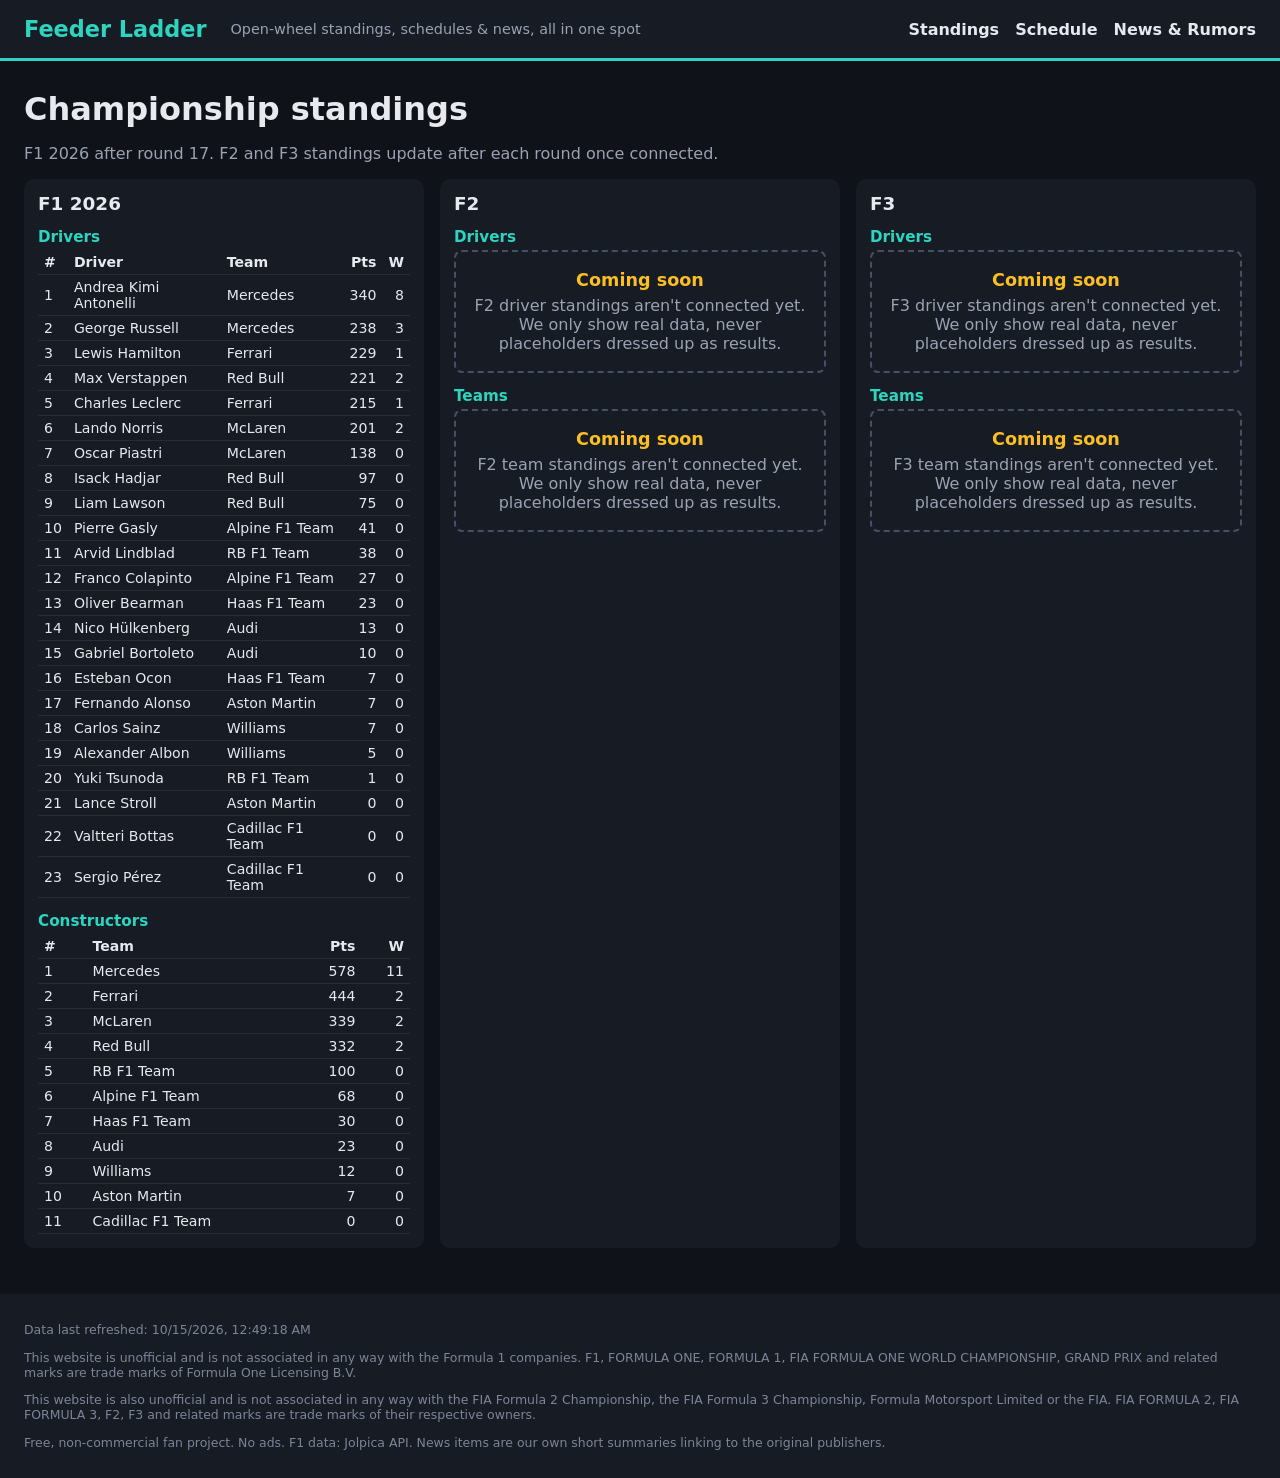
==== site/index.html @ f60b3d34 "Initial MVP" ====
<!doctype html><html lang="en"><head><meta charset="utf-8"><meta name="viewport" content="width=device-width,initial-scale=1">
<title>Standings · Feeder Ladder</title><link rel="stylesheet" href="style.css"></head><body>
<header><a class="brand" href="index.html">Feeder Ladder</a><span class="tag">Open-wheel standings, schedules &amp; news, all in one spot</span>
<nav><a href="index.html">Standings</a><a href="schedule.html">Schedule</a><a href="news.html">News &amp; Rumors</a></nav></header><main>
<h1>Championship standings</h1><p class="sub" id="meta"></p><div class="grid" id="standings"></div>
</main><footer><p id="updated"></p>
<p>This website is unofficial and is not associated in any way with the Formula 1 companies. F1, FORMULA ONE, FORMULA 1, FIA FORMULA ONE WORLD CHAMPIONSHIP, GRAND PRIX and related marks are trade marks of Formula One Licensing B.V.</p>
<p>This website is also unofficial and is not associated in any way with the FIA Formula 2 Championship, the FIA Formula 3 Championship, Formula Motorsport Limited or the FIA. FIA FORMULA 2, FIA FORMULA 3, F2, F3 and related marks are trade marks of their respective owners.</p>
<p>Free, non-commercial fan project. No ads. F1 data: Jolpica API. News items are our own short summaries linking to the original publishers.</p></footer>
<script src="app.js"></script></body></html>
---- site/style.css ----
*{box-sizing:border-box}body{margin:0;font-family:system-ui,-apple-system,Segoe UI,Roboto,sans-serif;background:#0f1218;color:#e7e9ee}
header{padding:16px 24px;background:#171b24;border-bottom:3px solid #2dd4bf;display:flex;flex-wrap:wrap;gap:12px 24px;align-items:center}
.brand{font-weight:800;font-size:1.4rem;color:#2dd4bf;text-decoration:none}.tag{color:#9aa3b2;font-size:.9rem;flex:1}
nav a{color:#e7e9ee;margin-left:16px;text-decoration:none;font-weight:600}nav a:hover{color:#2dd4bf}
main{max-width:1300px;margin:auto;padding:16px 24px}h1{margin:.4em 0 .1em}.sub{color:#9aa3b2}
.grid{display:grid;grid-template-columns:repeat(auto-fit,minmax(360px,1fr));gap:16px}
.card{background:#171b24;border-radius:10px;padding:14px}.card h2{margin:0 0 8px;font-size:1.15rem}.card h3{font-size:.95rem;color:#2dd4bf;margin:14px 0 4px}
table{width:100%;border-collapse:collapse;font-size:.88rem}td,th{padding:4px 6px;border-bottom:1px solid #262c38;text-align:left}td.n,th.n{text-align:right}
.soon{border:2px dashed #475063;border-radius:8px;padding:18px;color:#9aa3b2;text-align:center}.soon b{display:block;color:#fbbf24;font-size:1.1rem;margin-bottom:6px}
.item{background:#171b24;border-radius:10px;padding:12px 14px;margin:10px 0}.item h2{font-size:1.05rem;margin:4px 0}.item a{color:#2dd4bf}
.badge{font-size:.72rem;font-weight:700;padding:2px 7px;border-radius:4px;background:#1e3a5f;color:#93c5fd;text-transform:uppercase}.badge.rumor{background:#4a2a07;color:#fbbf24}
select{background:#0f1218;color:#e7e9ee;border:1px solid #475063;padding:4px;border-radius:4px}
#cals a{display:inline-block;margin:0 8px 12px 0;padding:6px 10px;background:#1f2633;border-radius:6px;color:#e7e9ee;text-decoration:none}
footer{margin-top:30px;padding:16px 24px;background:#171b24;color:#7c8596;font-size:.78rem}
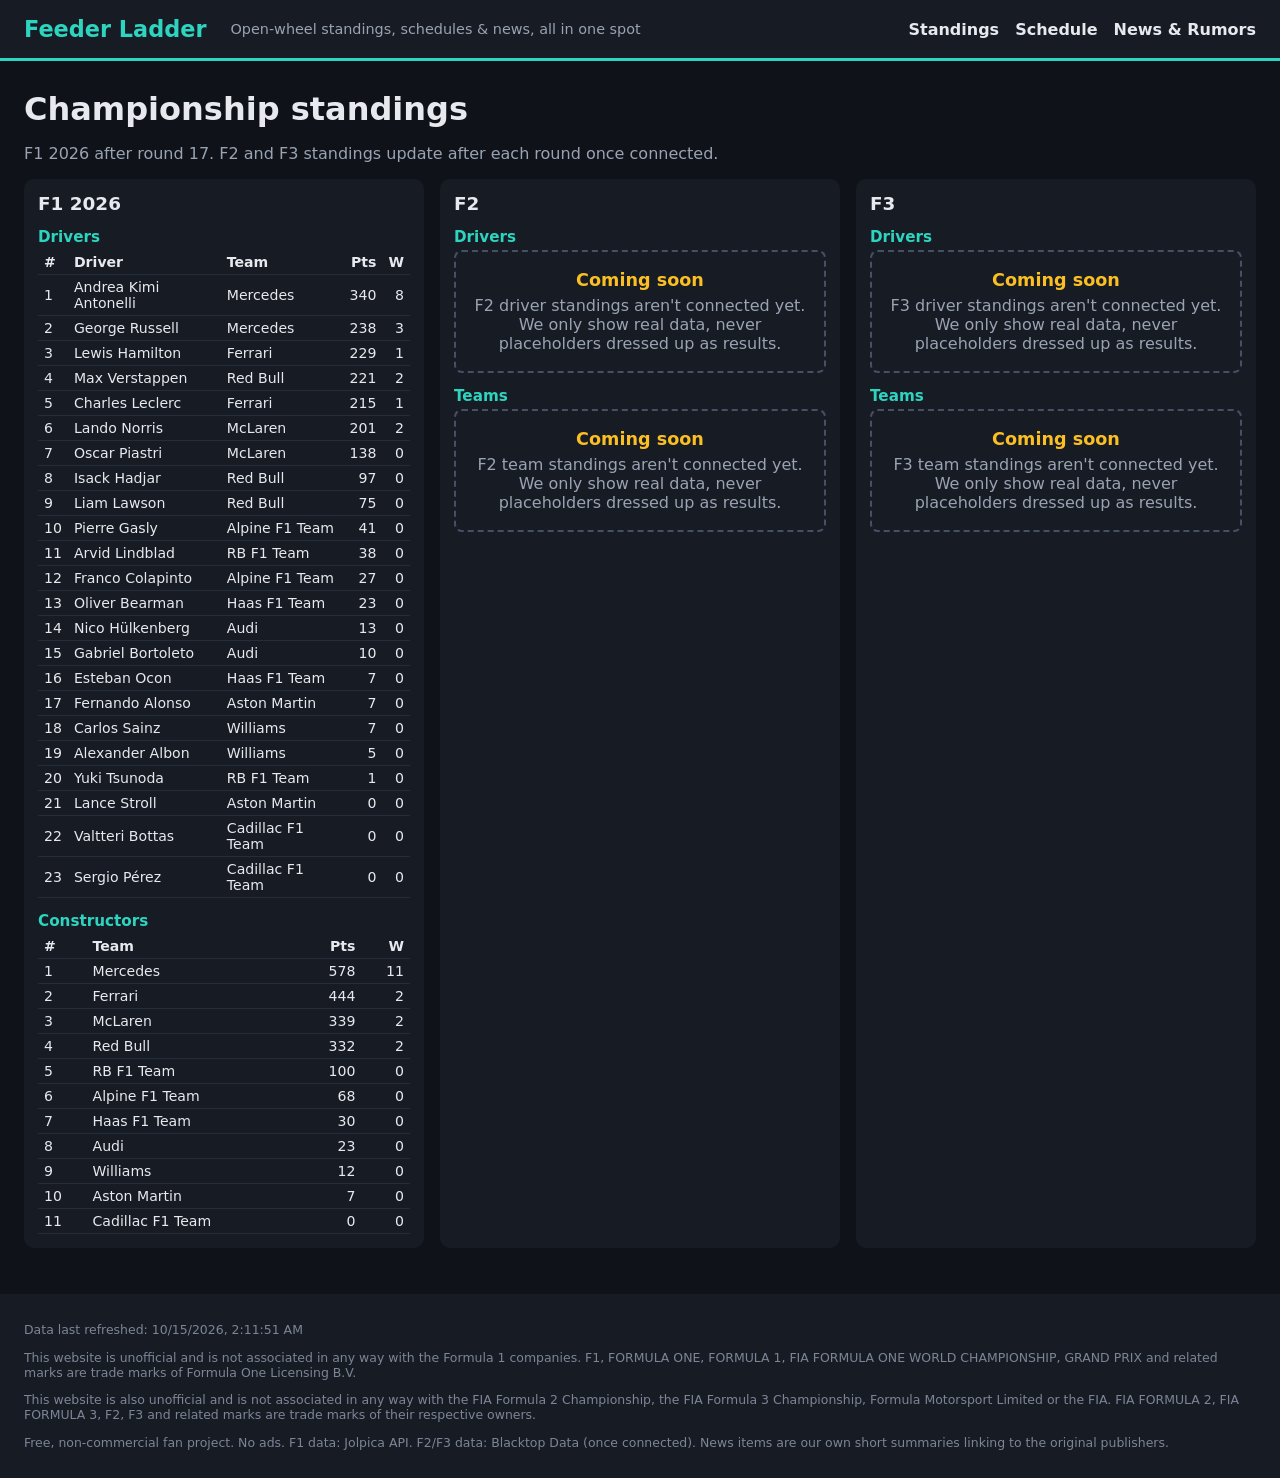
==== commit 5abe5e9a: "Schedule past-results toggle, F2/F3 Blacktop integration (key-gated), news categories + rumor labels" ====
--- a/site/index.html
+++ b/site/index.html
@@ -6,5 +6,5 @@
 </main><footer><p id="updated"></p>
 <p>This website is unofficial and is not associated in any way with the Formula 1 companies. F1, FORMULA ONE, FORMULA 1, FIA FORMULA ONE WORLD CHAMPIONSHIP, GRAND PRIX and related marks are trade marks of Formula One Licensing B.V.</p>
 <p>This website is also unofficial and is not associated in any way with the FIA Formula 2 Championship, the FIA Formula 3 Championship, Formula Motorsport Limited or the FIA. FIA FORMULA 2, FIA FORMULA 3, F2, F3 and related marks are trade marks of their respective owners.</p>
-<p>Free, non-commercial fan project. No ads. F1 data: Jolpica API. News items are our own short summaries linking to the original publishers.</p></footer>
+<p>Free, non-commercial fan project. No ads. F1 data: Jolpica API. F2/F3 data: Blacktop Data (once connected). News items are our own short summaries linking to the original publishers.</p></footer>
 <script src="app.js"></script></body></html>
--- a/site/style.css
+++ b/site/style.css
@@ -12,3 +12,8 @@
 select{background:#0f1218;color:#e7e9ee;border:1px solid #475063;padding:4px;border-radius:4px}
 #cals a{display:inline-block;margin:0 8px 12px 0;padding:6px 10px;background:#1f2633;border-radius:6px;color:#e7e9ee;text-decoration:none}
 footer{margin-top:30px;padding:16px 24px;background:#171b24;color:#7c8596;font-size:.78rem}
+
+.toggle{display:inline-flex;gap:4px;margin:8px 8px 8px 0;background:#171b24;padding:4px;border-radius:8px}.toggle button{background:none;border:0;color:#9aa3b2;padding:6px 12px;border-radius:6px;font-weight:600;cursor:pointer}.toggle button[aria-pressed=true]{background:#2dd4bf;color:#0f1218}
+details.race{border-bottom:1px solid #262c38;padding:8px 0}details.race summary{cursor:pointer;list-style:none}details.race summary small{color:#9aa3b2}
+.podium{margin:4px 0;padding-left:20px;font-size:.9rem}.podium small{color:#9aa3b2}.more{font-size:.78rem;color:#2dd4bf}details[open] .more{display:none}
+.badge.cat{background:#1f2633;color:#e7e9ee}.item.is-rumor{border-left:4px solid #fbbf24}
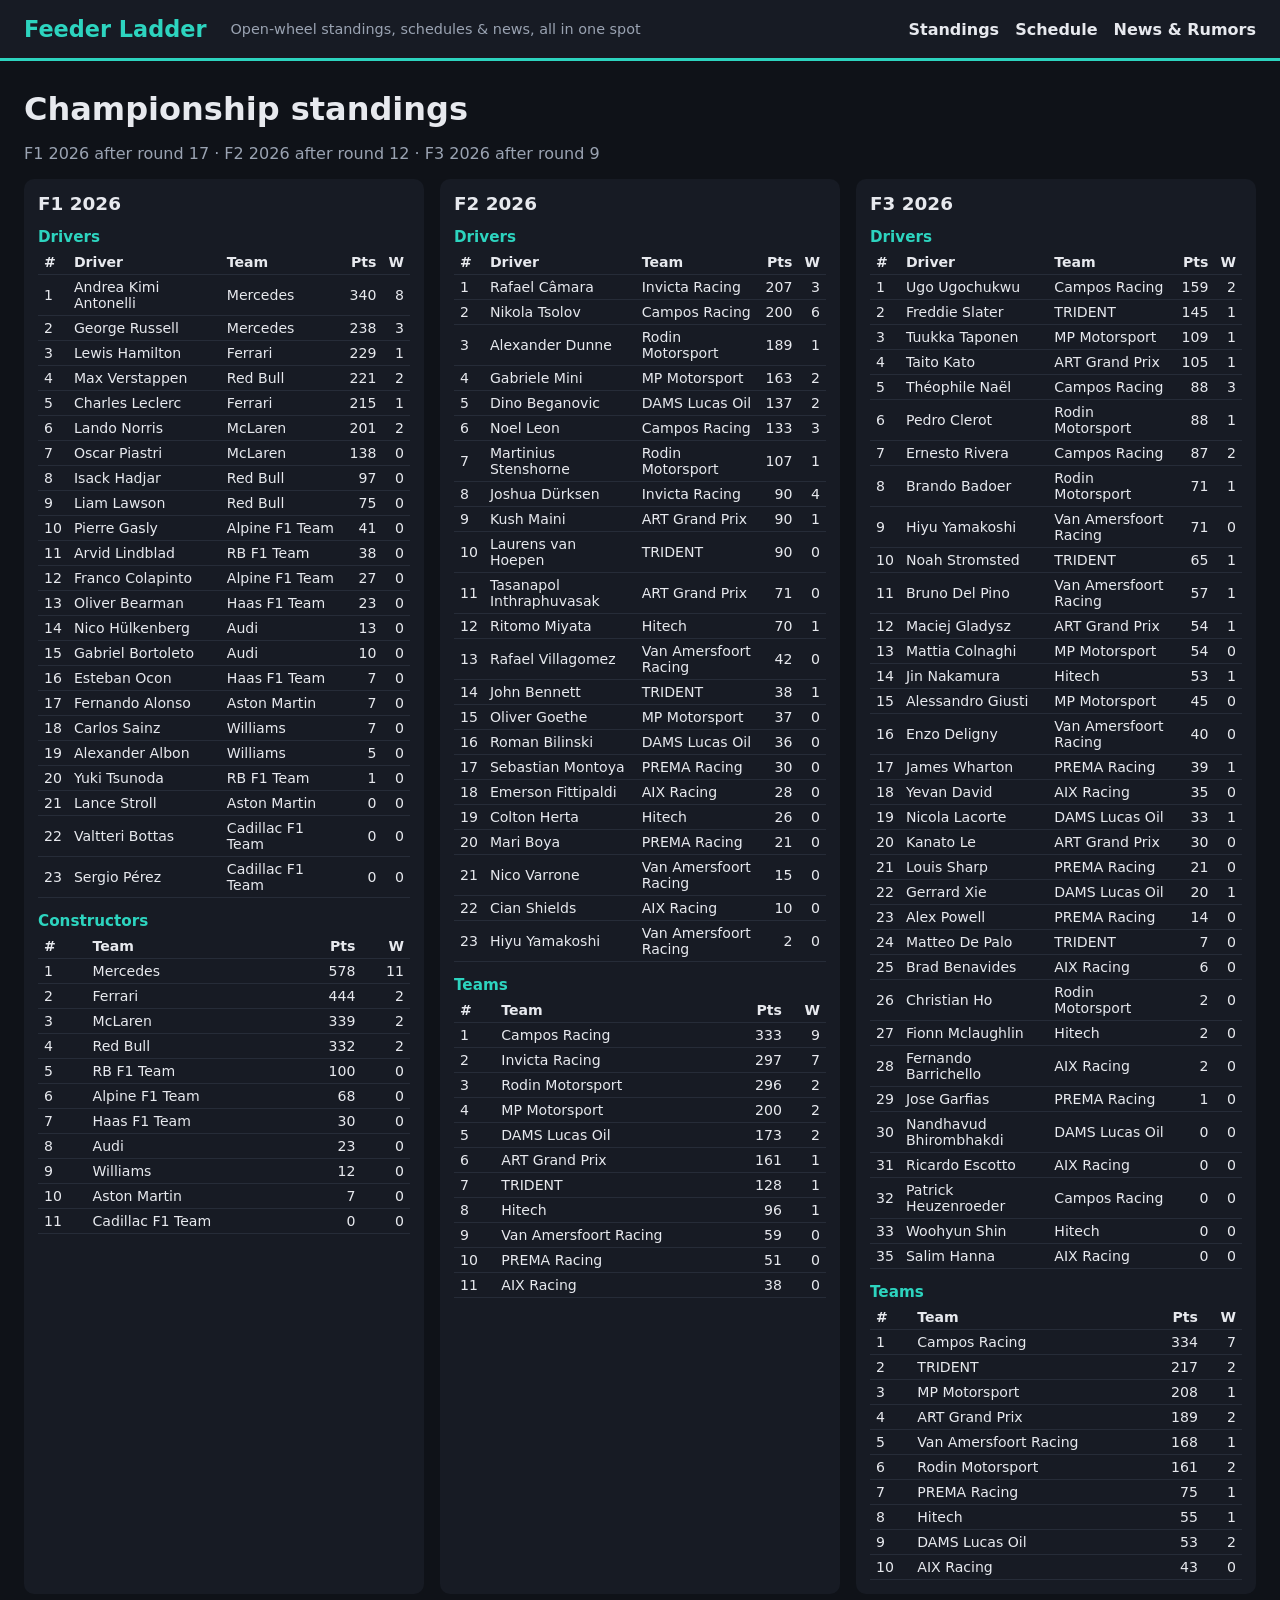
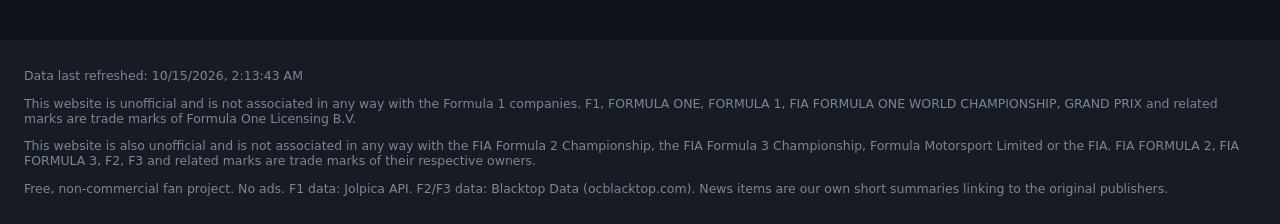
==== commit d26dd85b: "F2/F3 via Blacktop (verified response shapes), quota-aware caching, season-complete message" ====
--- a/site/index.html
+++ b/site/index.html
@@ -6,5 +6,5 @@
 </main><footer><p id="updated"></p>
 <p>This website is unofficial and is not associated in any way with the Formula 1 companies. F1, FORMULA ONE, FORMULA 1, FIA FORMULA ONE WORLD CHAMPIONSHIP, GRAND PRIX and related marks are trade marks of Formula One Licensing B.V.</p>
 <p>This website is also unofficial and is not associated in any way with the FIA Formula 2 Championship, the FIA Formula 3 Championship, Formula Motorsport Limited or the FIA. FIA FORMULA 2, FIA FORMULA 3, F2, F3 and related marks are trade marks of their respective owners.</p>
-<p>Free, non-commercial fan project. No ads. F1 data: Jolpica API. F2/F3 data: Blacktop Data (once connected). News items are our own short summaries linking to the original publishers.</p></footer>
+<p>Free, non-commercial fan project. No ads. F1 data: Jolpica API. F2/F3 data: Blacktop Data (ocblacktop.com). News items are our own short summaries linking to the original publishers.</p></footer>
 <script src="app.js"></script></body></html>
